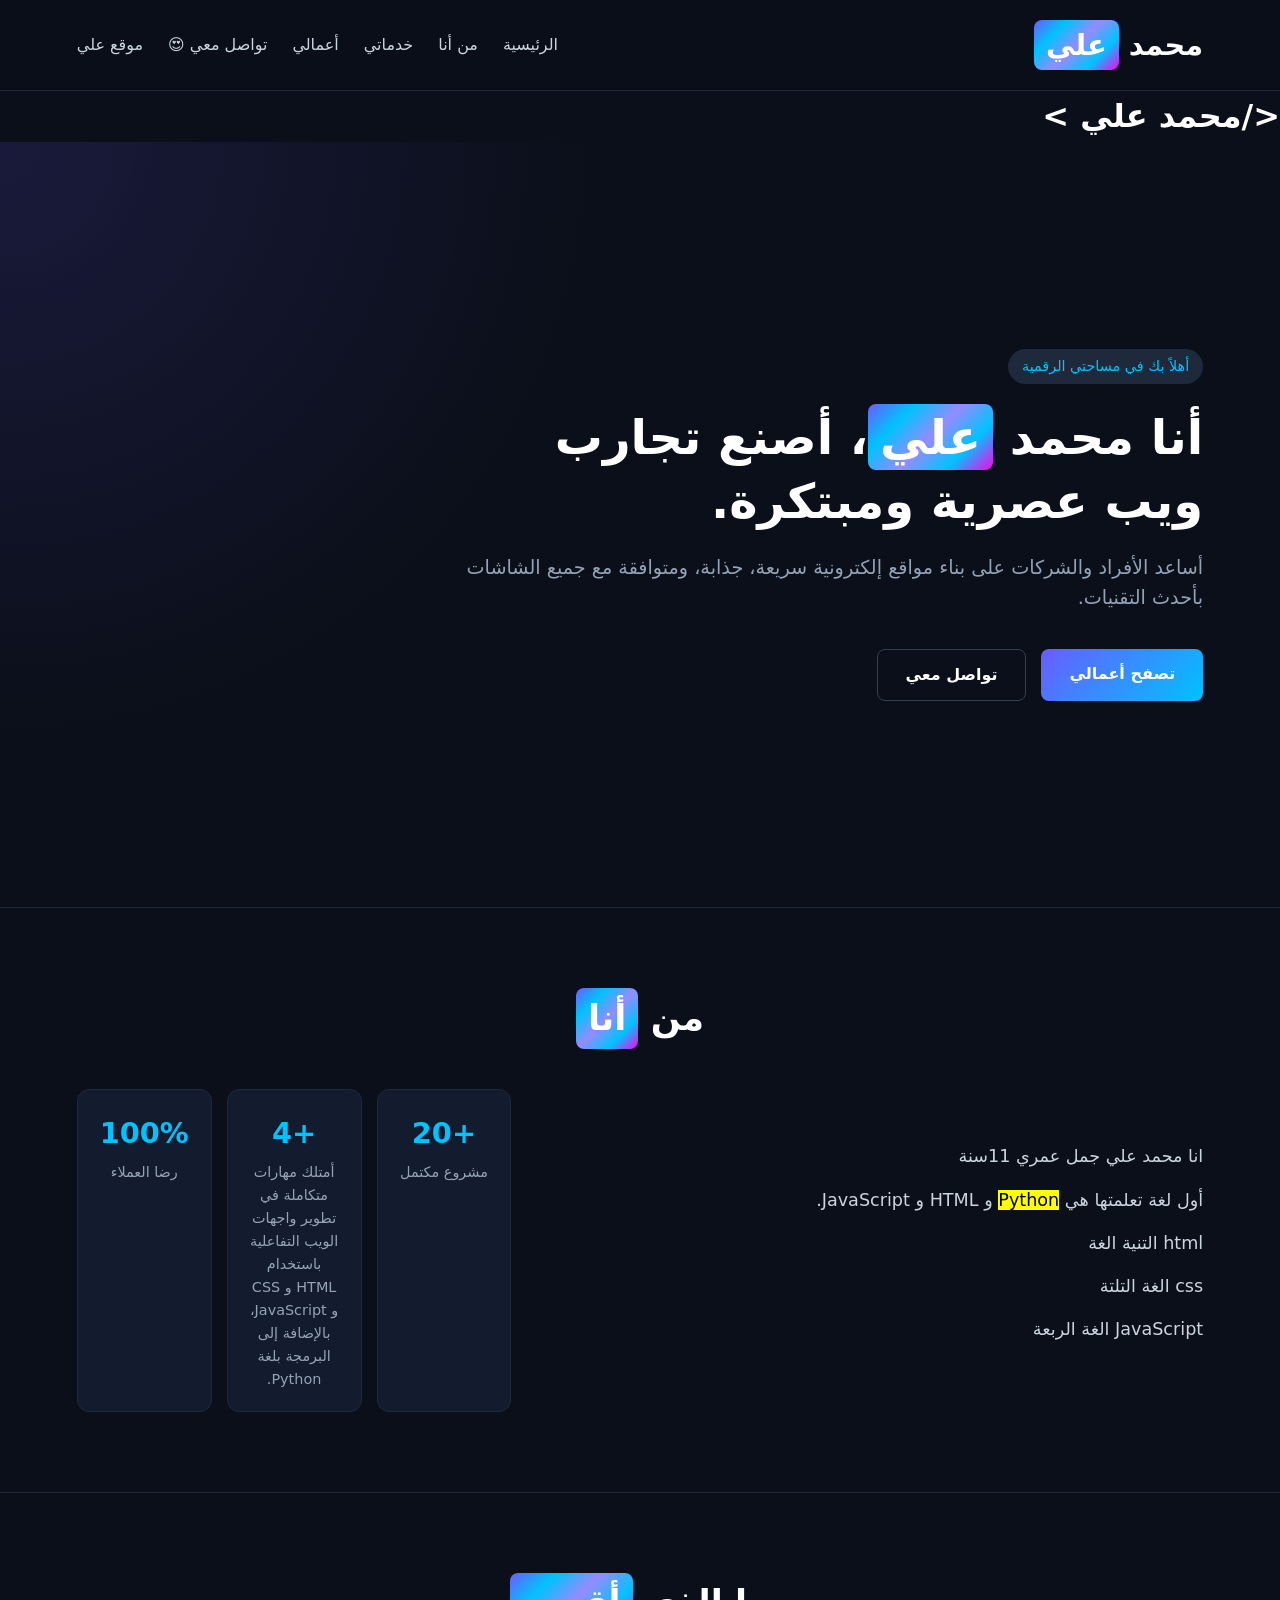
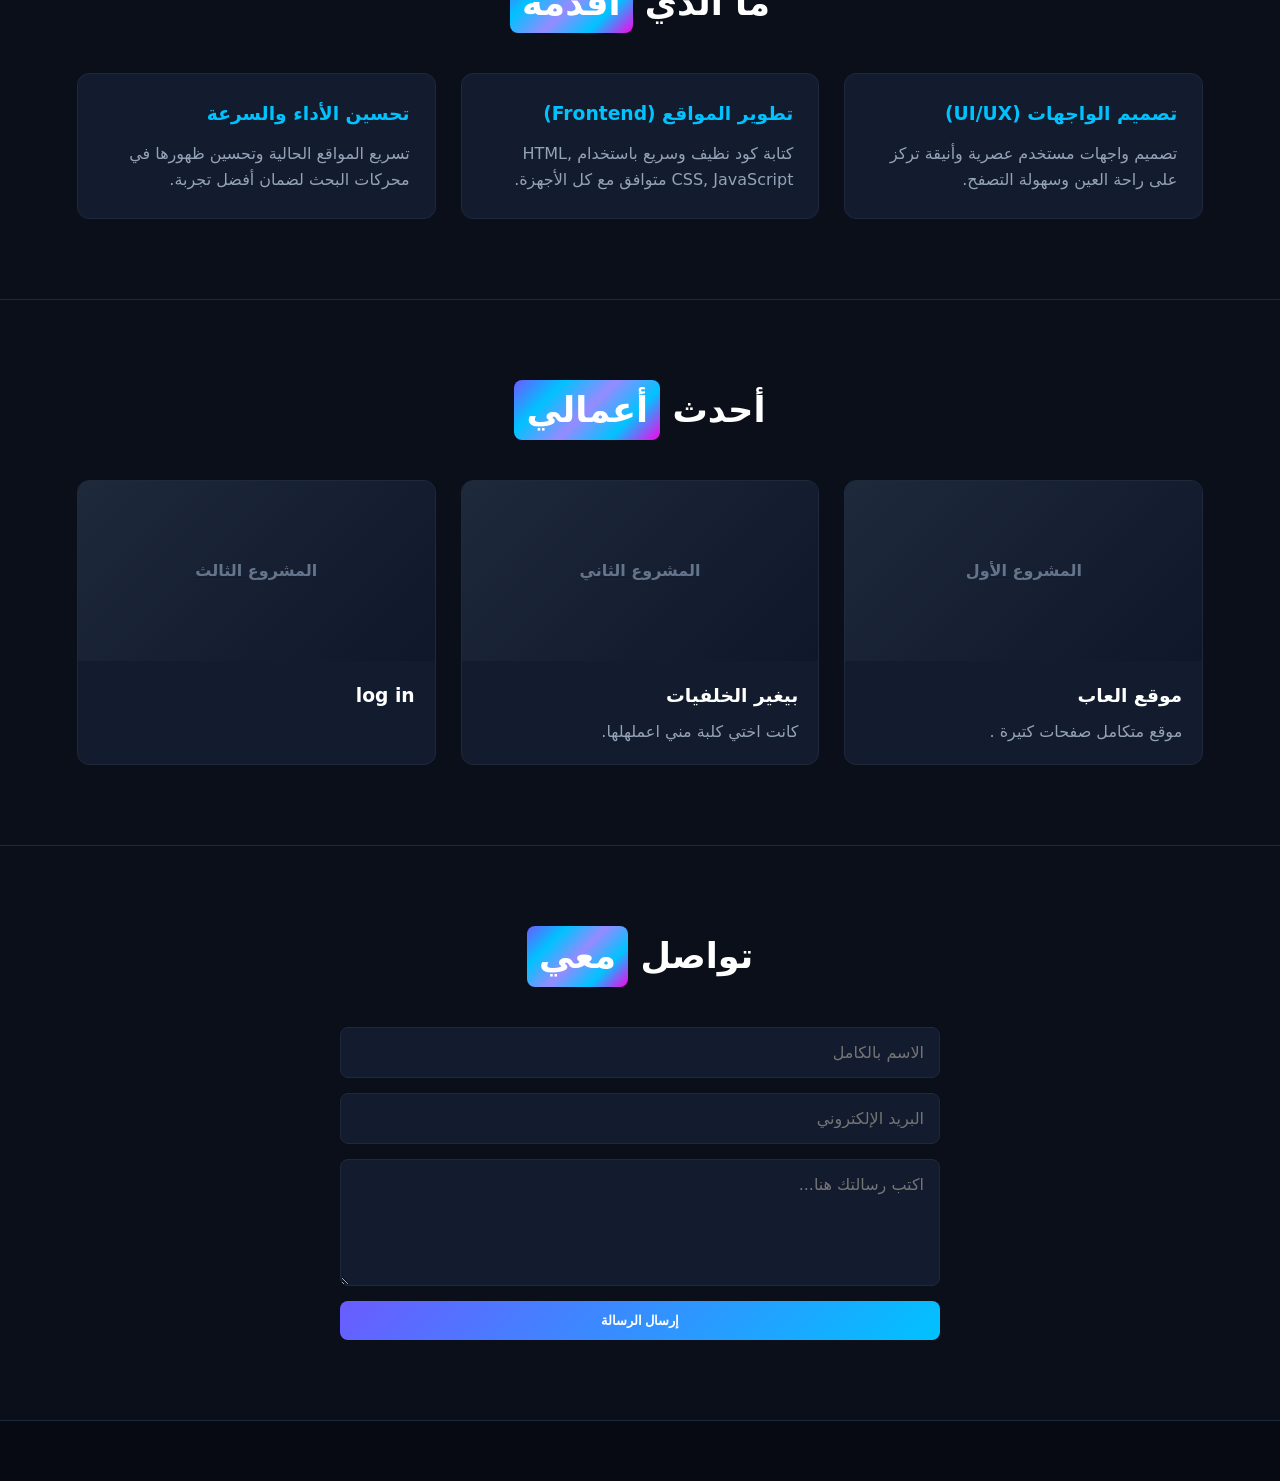
==== index.html @ 00eb91eb "test with mohamed" ====
<!DOCTYPE html>
<html lang="ar" dir="rtl">

<head>
    <meta charset="UTF-8">
    <meta name="viewport" content="width=device-width, initial-scale=1.0">
    <title>محمد علي </title>
    <link rel="stylesheet" href="./css/style.css">
</head>

<body>


    <!-- الشريط العلوي (Navbar) -->
    <header class="navbar">
        <a href="#" class="logo">محمد <b>علي</b></a>
        <nav class="nav-links">
            <a href="#home">الرئيسية</a>
            <a href="#about">من أنا</a>
            <a href="#services">خدماتي</a>
            <a href="#projects">أعمالي</a>
            <a href="#contact">تواصل معي 😍</a>
            <a href="https://alidevhub.com/" target="_blank" rel="noopener noreferrer">موقع علي</a>

        </nav>
    </header>
    <h1>&lt;/محمد علي &gt;</h1>


    <section id="home" class="hero">
        <div class="hero-content">
            <span class="badge">أهلاً بك في مساحتي الرقمية</span>
            <h1>أنا محمد <b>علي</b>، أصنع تجارب ويب عصرية ومبتكرة.</h1>
            <p>أساعد الأفراد والشركات على بناء مواقع إلكترونية سريعة، جذابة، ومتوافقة مع جميع الشاشات بأحدث التقنيات.
            </p>
            <div class="hero-buttons">
                <a href="#projects" class="btn-primary">تصفح أعمالي</a>
                <a href="#contact" class="btn-secondary">تواصل معي</a>
            </div>
        </div>
    </section>

    <!-- قسم من أنا (About) -->
    <section id="about" class="section">
        <h2 class="section-title">من <b>أنا</b></h2>
        <div class="about-grid">
            <div class="about-text">
                <p> انا محمد علي جمل عمري 11سنة </p>
                <p dir="rtl">أول لغة تعلمتها هي <mark>Python</mark> و HTML و JavaScript.</p>
                <p> html التنية الغة </p>
                <p> css الغة التلتة </p>
                <p> JavaScript الغة الربعة </p>


            </div>
            <div class="stats-grid">
                <div class="stat-card">
                    <h3>+20</h3>
                    <p>مشروع مكتمل</p>
                </div>
                <div class="stat-card">
                    <h3>+4</h3>
                    <p>أمتلك مهارات متكاملة في تطوير واجهات الويب التفاعلية باستخدام HTML و CSS و JavaScript، بالإضافة
                        إلى البرمجة بلغة Python.</p>
                </div>
                <div class="stat-card">
                    <h3>100%</h3>
                    <p>رضا العملاء</p>

                </div>
            </div>
        </div>
    </section>

    <!-- قسم الخدمات (Services) -->
    <section id="services" class="section">
        <h2 class="section-title">ما الذي <b>أقدمه</b></h2>
        <div class="grid-3">
            <div class="card">
                <h3>تصميم الواجهات (UI/UX)</h3>
                <p>تصميم واجهات مستخدم عصرية وأنيقة تركز على راحة العين وسهولة التصفح.</p>
            </div>
            <div class="card">
                <h3>تطوير المواقع (Frontend)</h3>
                <p>كتابة كود نظيف وسريع باستخدام HTML, CSS, JavaScript متوافق مع كل الأجهزة.</p>
            </div>
            <div class="card">
                <h3>تحسين الأداء والسرعة</h3>
                <p>تسريع المواقع الحالية وتحسين ظهورها في محركات البحث لضمان أفضل تجربة.</p>
            </div>
        </div>
    </section>

    <!-- قسم الأعمال (Projects) -->
    <section id="projects" class="section">
        <h2 class="section-title">أحدث <b>أعمالي</b></h2>
        <div class="grid-3">
            <div class="project-card">
                <a href="First-project/games/index.html" target="_blank" rel="noopener noreferrer">
                    <div class="project-img"> المشروع الأول</div>
                </a>
                <div class="project-info">
                    <h3>موقع العاب</h3>
                    <p>موقع متكامل صفحات كتيرة .</p>
                </div>
            </div>
            <div class="project-card">
                <a href="../roaa/roaa.html" target="_blank" rel="noopener noreferrer">
                    <div class="project-img"> المشروع الثاني</div>
                </a>
                <div class="project-info">
                    <h3> بيغير الخلفيات</h3>
                    <p> كانت اختي كلبة مني اعملهلها.</p>
                </div>
            </div>
            <div class="project-card">
                <a href="../my-work/myson/index.html" target="_blank" rel="noopener noreferrer">
                    <div class="project-img"> المشروع الثالث</div>
                </a>
                <div class="project-info">
                    <h3> log in </h3>
                </div>
            </div>
        </div>
    </section>

    <!-- قسم التواصل (Contact) -->
    <section id="contact" class="section">
        <h2 class="section-title">تواصل <b>معي</b></h2>
        <form class="contact-form" id="contactForm">
            <input type="text" placeholder="الاسم بالكامل" required>
            <input type="email" placeholder="البريد الإلكتروني" required>
            <textarea rows="5" placeholder="اكتب رسالتك هنا..." required></textarea>
            <button type="submit" class="btn-primary">إرسال الرسالة</button>
    </section>

    <!-- الفوتر (Footer) -->
    <footer>
    </footer>

    <script src="./javascript/app.js"></script>
</body>

</html>
---- css/style.css ----
* {
    box-sizing: border-box;
    margin: 0;
    padding: 0;
    scroll-behavior: smooth;
}

body {
    background-color: #0b0f19;
    color: #ffffff;
    font-family: system-ui, -apple-system, 'Segoe UI', sans-serif;
    line-height: 1.6;
}

/* التدرج اللوني المميز الخاص بك */
b {
    background: linear-gradient(135deg, #6a5cff, #00c2ff, #958bff, #00c3ff, #ff00ea);
    padding: 2px 12px;
    border-radius: 8px;
    color: #ffffff;
    display: inline-block;
}

/* الشريط العلوي */
.navbar {
    display: flex;
    justify-content: space-between;
    align-items: center;
    padding: 20px 6%;
    background-color: rgba(11, 15, 25, 0.9);
    backdrop-filter: blur(10px);
    position: sticky;
    top: 0;
    z-index: 1000;
    border-bottom: 1px solid #1e293b;
}

.logo {
    color: white;
    text-decoration: none;
    font-size: 1.8rem;
    font-weight: bold;
}

.nav-links {
    display: flex;
    gap: 25px;
}

.nav-links a {
    color: #cbd5e1;
    text-decoration: none;
    font-weight: 500;
    transition: color 0.3s;
}

.nav-links a:hover {
    color: #00c2ff;
}

/* الواجهة الرئيسية */
.hero {
    min-height: 85vh;
    display: flex;
    align-items: center;
    padding: 0 6%;
    background: radial-gradient(circle at top left, rgba(106, 92, 255, 0.15), transparent 40%);
}

.hero-content {
    max-width: 750px;
}

.badge {
    background-color: #1e293b;
    color: #00c2ff;
    padding: 6px 14px;
    border-radius: 20px;
    font-size: 0.9rem;
    display: inline-block;
    margin-bottom: 20px;
}

.hero h1 {
    font-size: 3rem;
    line-height: 1.3;
    margin-bottom: 20px;
}

.hero p {
    color: #94a3b8;
    font-size: 1.2rem;
    margin-bottom: 35px;
}

.hero-buttons {
    display: flex;
    gap: 15px;
}

.btn-primary {
    background: linear-gradient(135deg, #6a5cff, #00c2ff);
    color: white;
    padding: 12px 28px;
    border-radius: 8px;
    text-decoration: none;
    font-weight: bold;
    border: none;
    cursor: pointer;
    transition: opacity 0.3s;
}

.btn-primary:hover {
    opacity: 0.9;
}

.btn-secondary {
    background-color: transparent;
    color: white;
    padding: 12px 28px;
    border-radius: 8px;
    text-decoration: none;
    font-weight: bold;
    border: 1px solid #334155;
    transition: border-color 0.3s;
}

.btn-secondary:hover {
    border-color: #00c2ff;
}

/* تنسيق الأقسام العامة */
.section {
    padding: 80px 6%;
    border-top: 1px solid #1e293b;
}

.section-title {
    font-size: 2.2rem;
    margin-bottom: 40px;
    text-align: center;
}

/* قسم من أنا */
.about-grid {
    display: grid;
    grid-template-columns: 1.5fr 1fr;
    gap: 40px;
    align-items: center;
}

.about-text p {
    color: #cbd5e1;
    font-size: 1.1rem;
    margin-bottom: 15px;
}

.stats-grid {
    display: grid;
    grid-template-columns: repeat(3, 1fr);
    gap: 15px;
}

.stat-card {
    background-color: #131b2e;
    padding: 20px;
    border-radius: 12px;
    text-align: center;
    border: 1px solid #1e293b;
}

.stat-card h3 {
    font-size: 1.8rem;
    color: #00c2ff;
    margin-bottom: 5px;
}

.stat-card p {
    color: #94a3b8;
    font-size: 0.9rem;
}

/* الشبكة الثلاثية للخدمات والأعمال */
.grid-3 {
    display: grid;
    grid-template-columns: repeat(3, 1fr);
    gap: 25px;
}

.card, .project-card {
    background-color: #131b2e;
    border: 1px solid #1e293b;
    border-radius: 12px;
    padding: 25px;
    transition: transform 0.3s, border-color 0.3s;
}

.card:hover, .project-card:hover {
    transform: translateY(-5px);
    border-color: #6a5cff;
}

.card h3 {
    color: #00c2ff;
    margin-bottom: 12px;
}

.card p, .project-info p {
    color: #94a3b8;
}

.project-card {
    padding: 0;
    overflow: hidden;
}

    .project-img {
        height: 180px;
        background: linear-gradient(135deg, #1e293b, #0f172a);
        display: flex;
        align-items: center;
        justify-content: center;
        color: #64748b;
        font-weight: bold;
    }

.project-info {
    padding: 20px;
}

.project-info h3 {
    margin-bottom: 8px;
}

/* نموذج التواصل */
.contact-form {
    max-width: 600px;
    margin: 0 auto;
    display: flex;
    flex-direction: column;
    gap: 15px;
}

.contact-form input, .contact-form textarea {
    background-color: #131b2e;
    border: 1px solid #1e293b;
    padding: 15px;
    border-radius: 8px;
    color: white;
    font-family: inherit;
    font-size: 1rem;
}

.contact-form input:focus, .contact-form textarea:focus {
    outline: none;
    border-color: #00c2ff;
}

/* الفوتر */
footer {
    text-align: center;
    padding: 30px;
    background-color: #070a12;
    border-top: 1px solid #1e293b;
    color: #94a3b8;
}

/* التجاوب مع شاشات الموبايل */
@media (max-width: 768px) {
    .navbar {
        flex-direction: column;
        gap: 15px;
    }

    .nav-links {
        flex-wrap: wrap;
        justify-content: center;
        gap: 15px;
    }

    .hero h1 {
        font-size: 2rem;
    }

    .about-grid, .grid-3, .stats-grid {
        grid-template-columns: 1fr;
    }
}
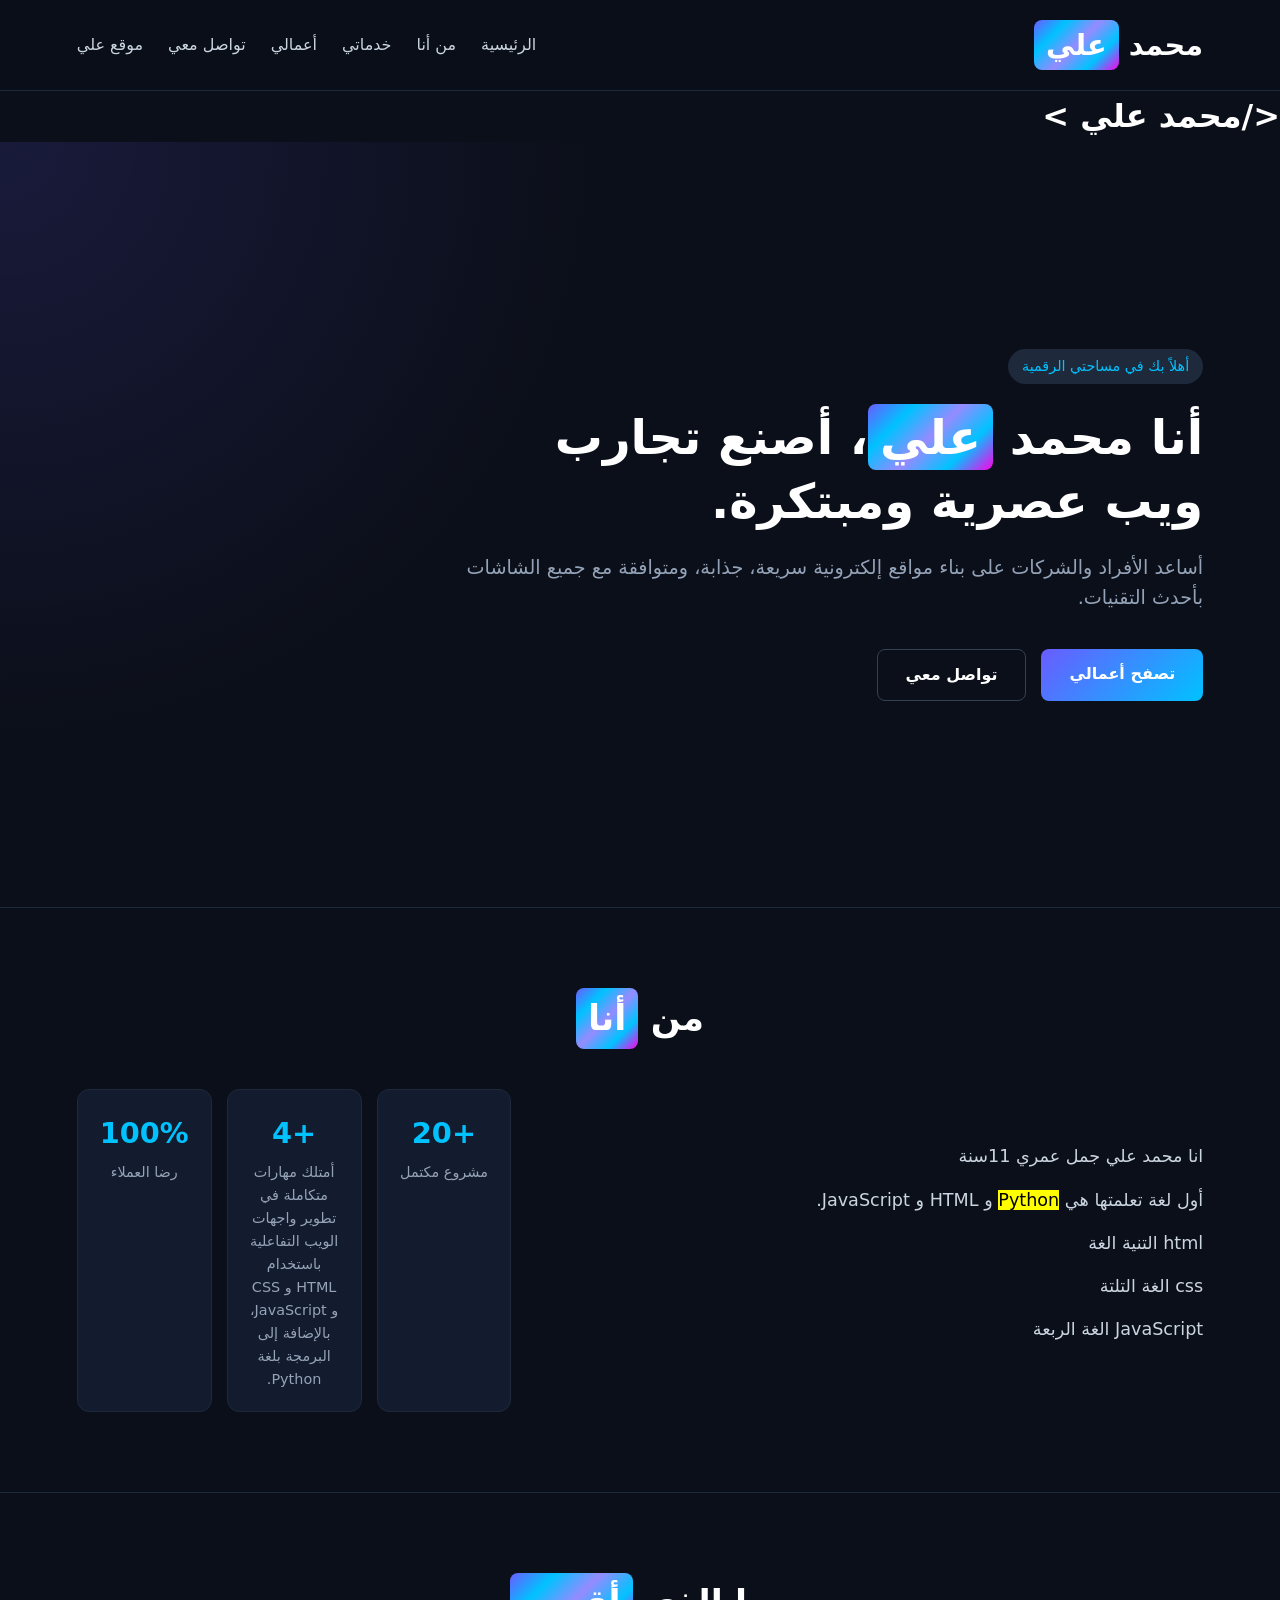
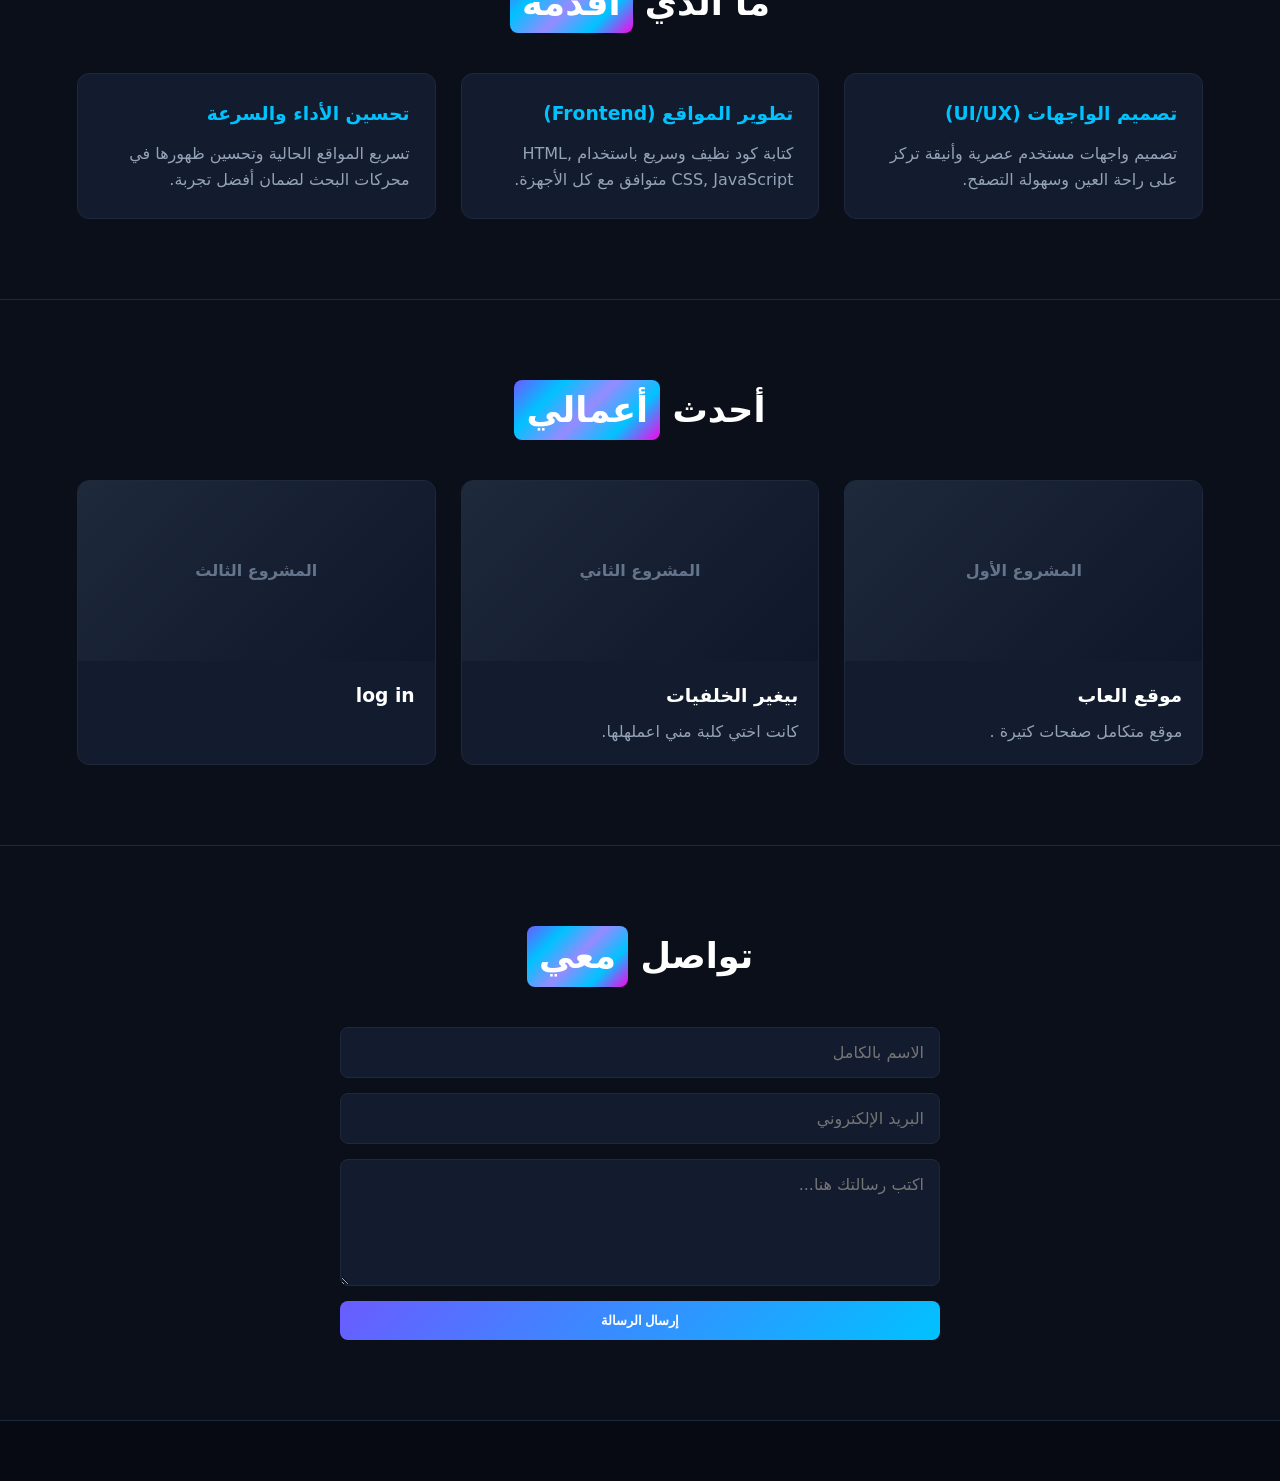
==== commit 912b3e53: "Update contact link in index.html" ====
--- a/index.html
+++ b/index.html
@@ -19,7 +19,7 @@
             <a href="#about">من أنا</a>
             <a href="#services">خدماتي</a>
             <a href="#projects">أعمالي</a>
-            <a href="#contact">تواصل معي 😍</a>
+            <a href="#contact">تواصل معي </a>
             <a href="https://alidevhub.com/" target="_blank" rel="noopener noreferrer">موقع علي</a>
 
         </nav>
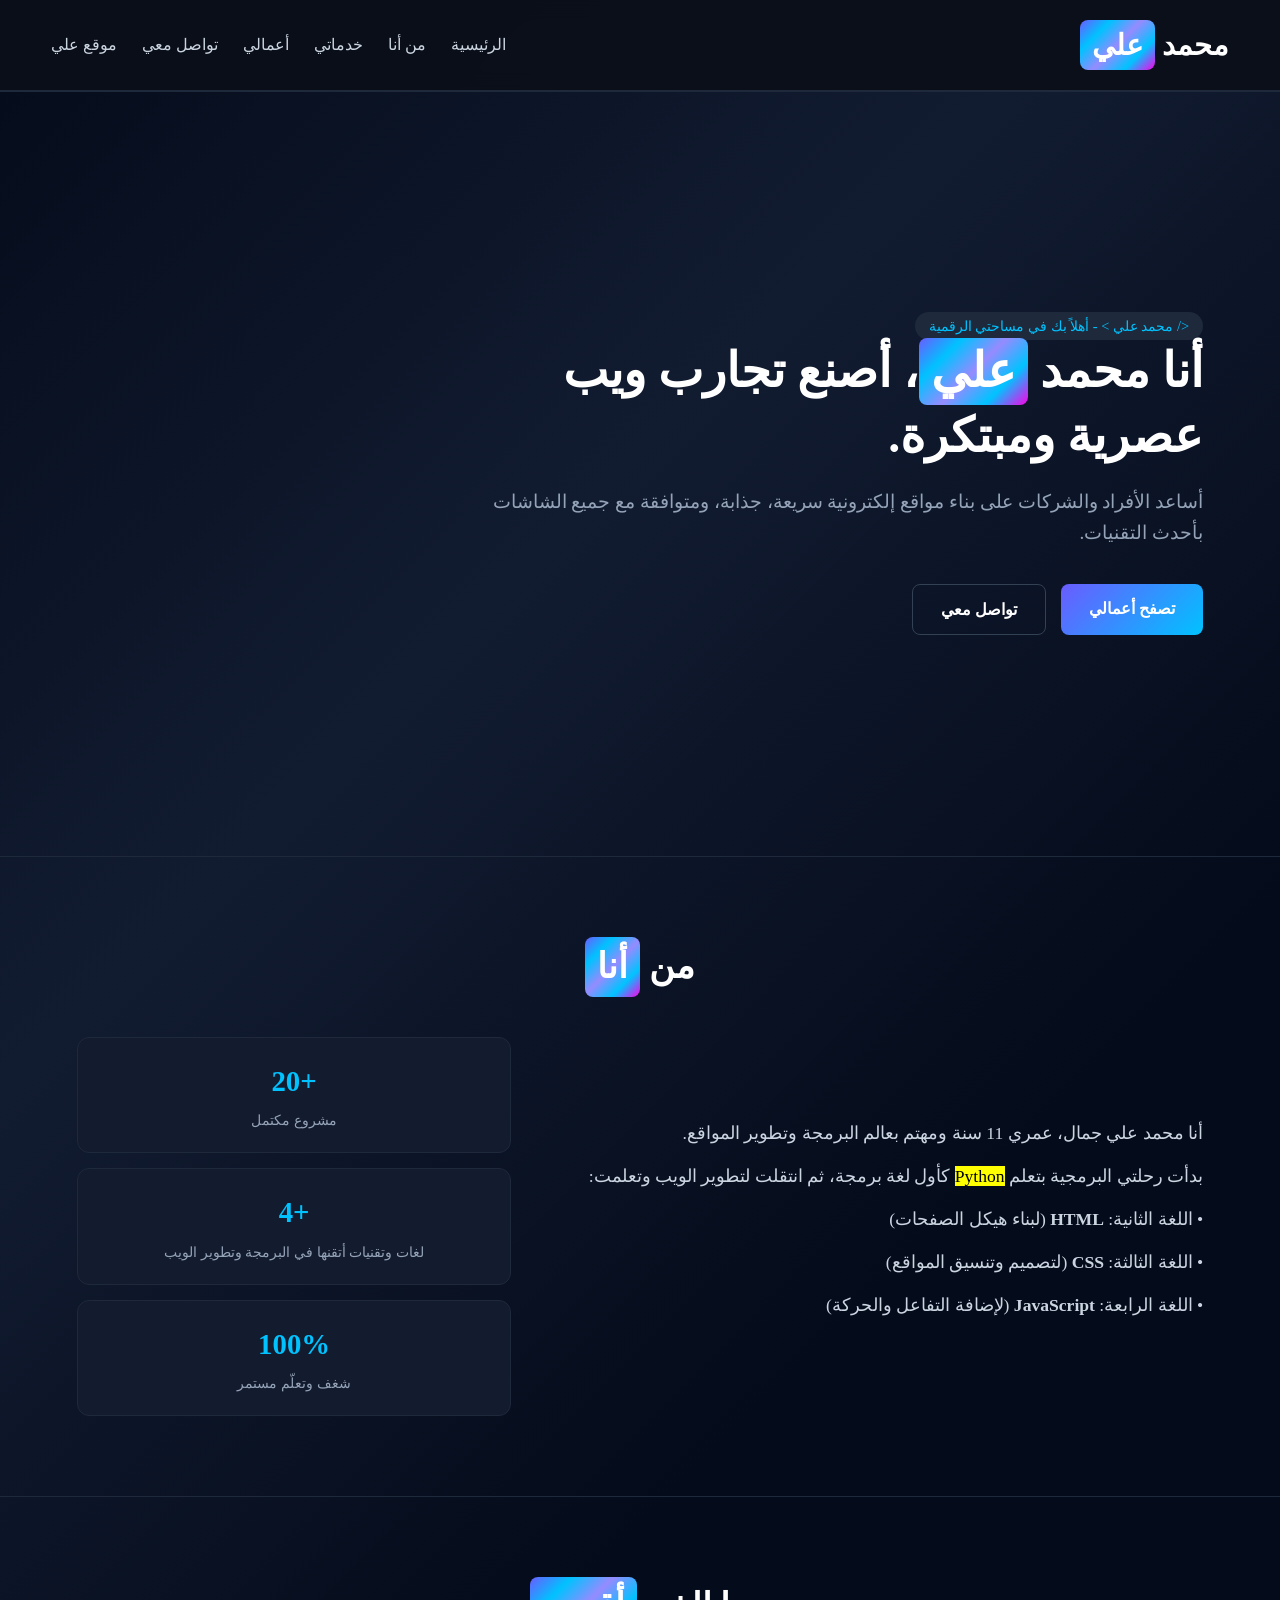
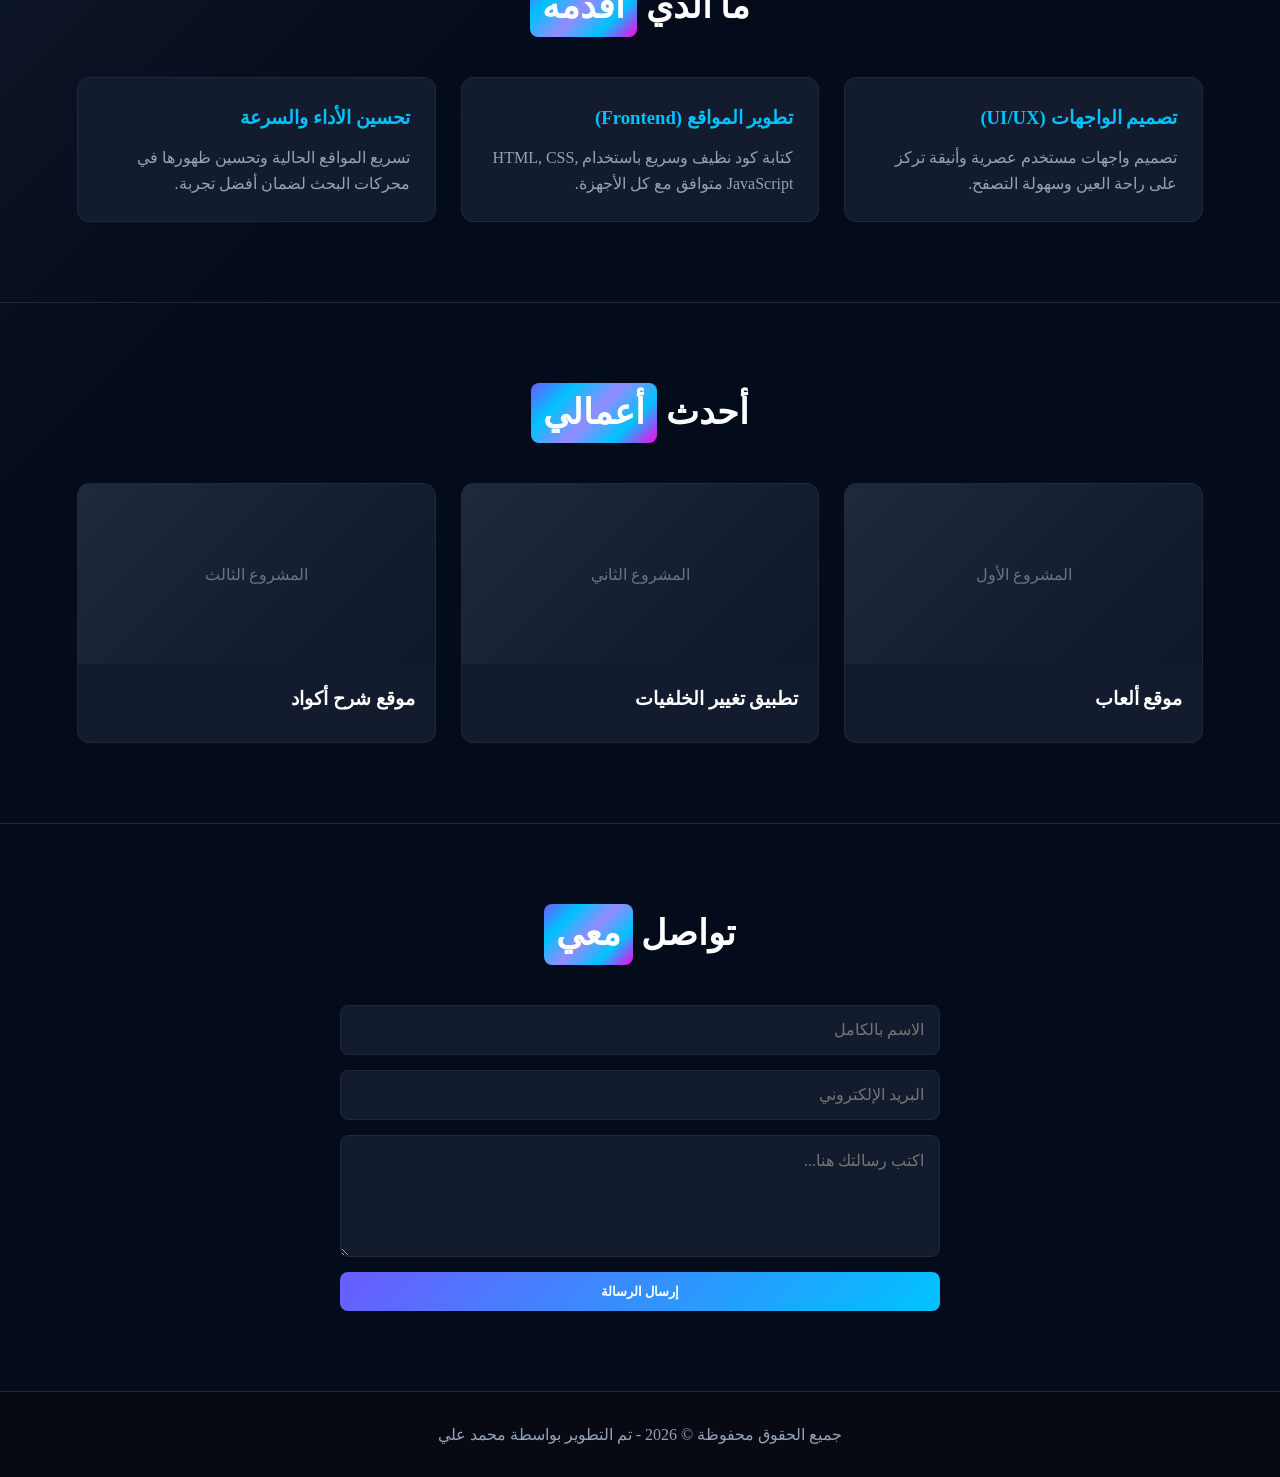
==== commit 3af12d1d: "Update project files, styles, and new pages" ====
--- a/index.html
+++ b/index.html
@@ -4,12 +4,11 @@
 <head>
     <meta charset="UTF-8">
     <meta name="viewport" content="width=device-width, initial-scale=1.0">
-    <title>محمد علي </title>
+    <title>محمد علي | مطور ويب</title>
     <link rel="stylesheet" href="./css/style.css">
 </head>
 
 <body>
-
 
     <!-- الشريط العلوي (Navbar) -->
     <header class="navbar">
@@ -19,20 +18,17 @@
             <a href="#about">من أنا</a>
             <a href="#services">خدماتي</a>
             <a href="#projects">أعمالي</a>
-            <a href="#contact">تواصل معي </a>
+            <a href="#contact">تواصل معي</a>
             <a href="https://alidevhub.com/" target="_blank" rel="noopener noreferrer">موقع علي</a>
-
         </nav>
     </header>
-    <h1>&lt;/محمد علي &gt;</h1>
 
-
+    <!-- الواجهة الرئيسية (Hero) -->
     <section id="home" class="hero">
         <div class="hero-content">
-            <span class="badge">أهلاً بك في مساحتي الرقمية</span>
+            <span class="badge">&lt;/ محمد علي &gt; - أهلاً بك في مساحتي الرقمية</span>
             <h1>أنا محمد <b>علي</b>، أصنع تجارب ويب عصرية ومبتكرة.</h1>
-            <p>أساعد الأفراد والشركات على بناء مواقع إلكترونية سريعة، جذابة، ومتوافقة مع جميع الشاشات بأحدث التقنيات.
-            </p>
+            <p>أساعد الأفراد والشركات على بناء مواقع إلكترونية سريعة، جذابة، ومتوافقة مع جميع الشاشات بأحدث التقنيات.</p>
             <div class="hero-buttons">
                 <a href="#projects" class="btn-primary">تصفح أعمالي</a>
                 <a href="#contact" class="btn-secondary">تواصل معي</a>
@@ -45,13 +41,11 @@
         <h2 class="section-title">من <b>أنا</b></h2>
         <div class="about-grid">
             <div class="about-text">
-                <p> انا محمد علي جمل عمري 11سنة </p>
-                <p dir="rtl">أول لغة تعلمتها هي <mark>Python</mark> و HTML و JavaScript.</p>
-                <p> html التنية الغة </p>
-                <p> css الغة التلتة </p>
-                <p> JavaScript الغة الربعة </p>
-
-
+                <p>أنا محمد علي جمال، عمري 11 سنة ومهتم بعالم البرمجة وتطوير المواقع.</p>
+                <p>بدأت رحلتي البرمجية بتعلم <mark>Python</mark> كأول لغة برمجة، ثم انتقلت لتطوير الويب وتعلمت:</p>
+                <p>• اللغة الثانية: <strong>HTML</strong> (لبناء هيكل الصفحات)</p>
+                <p>• اللغة الثالثة: <strong>CSS</strong> (لتصميم وتنسيق المواقع)</p>
+                <p>• اللغة الرابعة: <strong>JavaScript</strong> (لإضافة التفاعل والحركة)</p>
             </div>
             <div class="stats-grid">
                 <div class="stat-card">
@@ -60,13 +54,11 @@
                 </div>
                 <div class="stat-card">
                     <h3>+4</h3>
-                    <p>أمتلك مهارات متكاملة في تطوير واجهات الويب التفاعلية باستخدام HTML و CSS و JavaScript، بالإضافة
-                        إلى البرمجة بلغة Python.</p>
+                    <p>لغات وتقنيات أتقنها في البرمجة وتطوير الويب</p>
                 </div>
                 <div class="stat-card">
                     <h3>100%</h3>
-                    <p>رضا العملاء</p>
-
+                    <p>شغف وتعلّم مستمر</p>
                 </div>
             </div>
         </div>
@@ -96,29 +88,27 @@
         <h2 class="section-title">أحدث <b>أعمالي</b></h2>
         <div class="grid-3">
             <div class="project-card">
-                <a href="First-project/games/index.html" target="_blank" rel="noopener noreferrer">
-                    <div class="project-img"> المشروع الأول</div>
+                <a href="First-project/games/index.html" target="_blank" rel="noopener noreferrer" style="text-decoration: none;">
+                    <div class="project-img">المشروع الأول</div>
                 </a>
                 <div class="project-info">
-                    <h3>موقع العاب</h3>
-                    <p>موقع متكامل صفحات كتيرة .</p>
+                    <h3>موقع ألعاب</h3>
                 </div>
             </div>
             <div class="project-card">
-                <a href="../roaa/roaa.html" target="_blank" rel="noopener noreferrer">
-                    <div class="project-img"> المشروع الثاني</div>
+                <a href="./f2-project/roaa.html" target="_blank" rel="noopener noreferrer" style="text-decoration: none;">
+                    <div class="project-img">المشروع الثاني</div>
                 </a>
                 <div class="project-info">
-                    <h3> بيغير الخلفيات</h3>
-                    <p> كانت اختي كلبة مني اعملهلها.</p>
+                    <h3>تطبيق تغيير الخلفيات</h3>
                 </div>
             </div>
             <div class="project-card">
-                <a href="../my-work/myson/index.html" target="_blank" rel="noopener noreferrer">
-                    <div class="project-img"> المشروع الثالث</div>
+                <a href="./f3-project/akoad.html" target="_blank" rel="noopener noreferrer" style="text-decoration: none;">
+                    <div class="project-img">المشروع الثالث</div>
                 </a>
                 <div class="project-info">
-                    <h3> log in </h3>
+                    <h3>موقع شرح أكواد</h3>
                 </div>
             </div>
         </div>
@@ -132,13 +122,16 @@
             <input type="email" placeholder="البريد الإلكتروني" required>
             <textarea rows="5" placeholder="اكتب رسالتك هنا..." required></textarea>
             <button type="submit" class="btn-primary">إرسال الرسالة</button>
+        </form>
     </section>
 
     <!-- الفوتر (Footer) -->
     <footer>
+        <p>جميع الحقوق محفوظة &copy; 2026 - تم التطوير بواسطة محمد علي</p>
     </footer>
 
     <script src="./javascript/app.js"></script>
+
 </body>
 
-</html>+</html>
--- a/css/style.css
+++ b/css/style.css
@@ -1,288 +1,302 @@
+/* الإعدادات العامة */
+
 * {
-    box-sizing: border-box;
-    margin: 0;
-    padding: 0;
-    scroll-behavior: smooth;
+  box-sizing: border-box;
+  margin: 0;
+  padding: 0;
+  scroll-behavior: smooth;
 }
 
 body {
-    background-color: #0b0f19;
-    color: #ffffff;
-    font-family: system-ui, -apple-system, 'Segoe UI', sans-serif;
-    line-height: 1.6;
+  background-color: #0b0f19;
+  color: #ffffff;
+  line-height: 1.6;
 }
 
 /* التدرج اللوني المميز الخاص بك */
 b {
-    background: linear-gradient(135deg, #6a5cff, #00c2ff, #958bff, #00c3ff, #ff00ea);
-    padding: 2px 12px;
-    border-radius: 8px;
-    color: #ffffff;
-    display: inline-block;
+  background: linear-gradient(135deg, #6a5cff, #00c2ff, #958bff, #00c3ff, #ff00ea);
+  padding: 2px 12px;
+  border-radius: 8px;
+  color: #ffffff;
+  display: inline-block;
 }
 
 /* الشريط العلوي */
 .navbar {
-    display: flex;
-    justify-content: space-between;
-    align-items: center;
-    padding: 20px 6%;
-    background-color: rgba(11, 15, 25, 0.9);
-    backdrop-filter: blur(10px);
-    position: sticky;
-    top: 0;
-    z-index: 1000;
-    border-bottom: 1px solid #1e293b;
+  display: flex;
+  justify-content: space-between;
+  align-items: center;
+  padding: 20px 4%;
+  background-color: rgba(11, 15, 25, 0.9);
+  backdrop-filter: blur(10px);
+  position: sticky;
+  top: 0;
+  z-index: 1000;
+  border-bottom: 1px solid #1e293b;
 }
 
 .logo {
-    color: white;
-    text-decoration: none;
-    font-size: 1.8rem;
-    font-weight: bold;
+  color: white;
+  text-decoration: none;
+  font-size: 1.8rem;
+  font-weight: bold;
 }
 
 .nav-links {
-    display: flex;
-    gap: 25px;
-}
-
-.nav-links a {
-    color: #cbd5e1;
-    text-decoration: none;
-    font-weight: 500;
-    transition: color 0.3s;
-}
-
-.nav-links a:hover {
-    color: #00c2ff;
+  display: flex;
+  gap: 25px;
+}
+
+.nav-links ,a {
+  color: #cbd5e1;
+  text-decoration: none;
+  font-weight: 500;
+  transition: color 0.3s;
+}
+
+.nav-links ,a:hover {
+  color: #00c2ff;
 }
 
 /* الواجهة الرئيسية */
 .hero {
-    min-height: 85vh;
-    display: flex;
-    align-items: center;
-    padding: 0 6%;
-    background: radial-gradient(circle at top left, rgba(106, 92, 255, 0.15), transparent 40%);
+  min-height: 85vh;
+  display: flex;
+  align-items: center;
+  padding: 0 6%;
 }
 
 .hero-content {
-    max-width: 750px;
+  max-width: 750px;
 }
 
 .badge {
-    background-color: #1e293b;
-    color: #00c2ff;
-    padding: 6px 14px;
-    border-radius: 20px;
-    font-size: 0.9rem;
-    display: inline-block;
-    margin-bottom: 20px;
+  background-color: #1e293b;
+  color: #00c2ff;
+  padding: 6px 14px;
+  border-radius: 20px;
+  font-size: 0.9rem;
+  margin-bottom: 20px;
 }
 
 .hero h1 {
-    font-size: 3rem;
-    line-height: 1.3;
-    margin-bottom: 20px;
+  font-size: 3rem;
+  line-height: 1.3;
+  margin-bottom: 20px;
 }
 
 .hero p {
-    color: #94a3b8;
-    font-size: 1.2rem;
-    margin-bottom: 35px;
+  color: #94a3b8;
+  font-size: 1.2rem;
+  margin-bottom: 35px;
 }
 
 .hero-buttons {
-    display: flex;
-    gap: 15px;
+  display: flex;
+  gap: 15px;
 }
 
 .btn-primary {
-    background: linear-gradient(135deg, #6a5cff, #00c2ff);
-    color: white;
-    padding: 12px 28px;
-    border-radius: 8px;
-    text-decoration: none;
-    font-weight: bold;
-    border: none;
-    cursor: pointer;
-    transition: opacity 0.3s;
+  background: linear-gradient(135deg, #6a5cff, #00c2ff);
+  color: white;
+  padding: 12px 28px;
+  border-radius: 8px;
+  text-decoration: none;
+  font-weight: bold;
+  border: none;
+  cursor: pointer;
+  transition: opacity 0.3s;
 }
 
 .btn-primary:hover {
-    opacity: 0.9;
+  opacity: 0.9;
 }
 
 .btn-secondary {
-    background-color: transparent;
-    color: white;
-    padding: 12px 28px;
-    border-radius: 8px;
-    text-decoration: none;
-    font-weight: bold;
-    border: 1px solid #334155;
-    transition: border-color 0.3s;
+  background-color: transparent;
+  color: white;
+  padding: 12px 28px;
+  border-radius: 8px;
+  text-decoration: none;
+  font-weight: bold;
+  border: 1px solid #334155;
+  transition: border-color 0.3s;
 }
 
 .btn-secondary:hover {
-    border-color: #00c2ff;
+  border-color: #00c2ff;
 }
 
 /* تنسيق الأقسام العامة */
-.section {
-    padding: 80px 6%;
-    border-top: 1px solid #1e293b;
+section {
+  padding: 80px 6%;
+  border-top: 1px solid #1e293b;
 }
 
 .section-title {
-    font-size: 2.2rem;
-    margin-bottom: 40px;
-    text-align: center;
+  font-size: 2.2rem;
+  margin-bottom: 40px;
+  text-align: center;
 }
 
 /* قسم من أنا */
 .about-grid {
-    display: grid;
-    grid-template-columns: 1.5fr 1fr;
-    gap: 40px;
-    align-items: center;
+  display: grid;
+  grid-template-columns: 1.5fr 1fr;
+  gap: 40px;
+  align-items: center;
 }
 
 .about-text p {
-    color: #cbd5e1;
-    font-size: 1.1rem;
-    margin-bottom: 15px;
+  color: #cbd5e1;
+  font-size: 1.1rem;
+  margin-bottom: 15px;
 }
 
 .stats-grid {
-    display: grid;
-    grid-template-columns: repeat(3, 1fr);
-    gap: 15px;
+  display: grid;
+  gap: 15px;
 }
 
 .stat-card {
-    background-color: #131b2e;
-    padding: 20px;
-    border-radius: 12px;
-    text-align: center;
-    border: 1px solid #1e293b;
+  background-color: #131b2e;
+  padding: 20px;
+  border-radius: 12px;
+  text-align: center;
+  border: 1px solid #1e293b;
 }
 
 .stat-card h3 {
-    font-size: 1.8rem;
-    color: #00c2ff;
-    margin-bottom: 5px;
+  font-size: 1.8rem;
+  color: #00c2ff;
+  margin-bottom: 5px;
 }
 
 .stat-card p {
-    color: #94a3b8;
-    font-size: 0.9rem;
+  color: #94a3b8;
+  font-size: 0.9rem;
 }
 
 /* الشبكة الثلاثية للخدمات والأعمال */
 .grid-3 {
-    display: grid;
-    grid-template-columns: repeat(3, 1fr);
-    gap: 25px;
-}
-
-.card, .project-card {
-    background-color: #131b2e;
-    border: 1px solid #1e293b;
-    border-radius: 12px;
-    padding: 25px;
-    transition: transform 0.3s, border-color 0.3s;
-}
-
-.card:hover, .project-card:hover {
-    transform: translateY(-5px);
-    border-color: #6a5cff;
+  display: grid;
+  grid-template-columns: repeat(3, 1fr);
+  gap: 25px;
+}
+
+.card,
+.project-card {
+  background-color: #131b2e;
+  border: 1px solid #1e293b;
+  border-radius: 12px;
+  padding: 25px;
+  transition: transform 0.3s, border-color 0.3s;
+}
+
+.card:hover,
+.project-card:hover {
+  transform: translateY(-5px);
+  border-color: #6a5cff;
 }
 
 .card h3 {
-    color: #00c2ff;
-    margin-bottom: 12px;
-}
-
-.card p, .project-info p {
-    color: #94a3b8;
+  color: #00c2ff;
+  margin-bottom: 12px;
+}
+
+.card p,
+.project-info p {
+  color: #94a3b8;
 }
 
 .project-card {
-    padding: 0;
-    overflow: hidden;
-}
-
-    .project-img {
-        height: 180px;
-        background: linear-gradient(135deg, #1e293b, #0f172a);
-        display: flex;
-        align-items: center;
-        justify-content: center;
-        color: #64748b;
-        font-weight: bold;
-    }
+  padding: 0;
+  overflow: hidden;
+}
+
+.project-img {
+  height: 180px;
+  background: linear-gradient(135deg, #1e293b, #0f172a);
+  display: flex;
+  align-items: center;
+  justify-content: center;
+  color: #64748b;
+}
 
 .project-info {
-    padding: 20px;
+  padding: 20px;
 }
 
 .project-info h3 {
-    margin-bottom: 8px;
+  margin-bottom: 8px;
 }
 
 /* نموذج التواصل */
 .contact-form {
-    max-width: 600px;
-    margin: 0 auto;
-    display: flex;
+  max-width: 600px;
+  margin: 0 auto;
+  display: flex;
+  flex-direction: column;
+  gap: 15px;
+}
+
+.contact-form input,
+.contact-form textarea {
+  background-color: #131b2e;
+  border: 1px solid #1e293b;
+  padding: 15px;
+  border-radius: 8px;
+  color: white;
+  font-family: inherit;
+  font-size: 1rem;
+}
+
+/* الفوتر */
+footer {
+  text-align: center;
+  padding: 30px;
+  background-color: #070a12;
+  border-top: 1px solid #1e293b;
+  color: #94a3b8;
+}
+
+/* التجاوب مع شاشات الموبايل */
+@media (max-width: 768px) {
+  .navbar {
     flex-direction: column;
     gap: 15px;
-}
-
-.contact-form input, .contact-form textarea {
-    background-color: #131b2e;
-    border: 1px solid #1e293b;
-    padding: 15px;
-    border-radius: 8px;
-    color: white;
-    font-family: inherit;
-    font-size: 1rem;
-}
-
-.contact-form input:focus, .contact-form textarea:focus {
-    outline: none;
-    border-color: #00c2ff;
-}
-
-/* الفوتر */
-footer {
-    text-align: center;
-    padding: 30px;
-    background-color: #070a12;
-    border-top: 1px solid #1e293b;
-    color: #94a3b8;
-}
-
-/* التجاوب مع شاشات الموبايل */
-@media (max-width: 768px) {
-    .navbar {
-        flex-direction: column;
-        gap: 15px;
-    }
-
-    .nav-links {
-        flex-wrap: wrap;
-        justify-content: center;
-        gap: 15px;
-    }
-
-    .hero h1 {
-        font-size: 2rem;
-    }
-
-    .about-grid, .grid-3, .stats-grid {
-        grid-template-columns: 1fr;
-    }
-}
+  }
+
+  .nav-links {
+    flex-wrap: wrap;
+    justify-content: center;
+    gap: 15px;
+  }
+
+  .hero h1 {
+    font-size: 2rem;
+  }
+
+  .about-grid,
+  .grid-3 {
+    grid-template-columns: 1fr;
+  }
+}
+
+/* تنسيق الخلفية الإضافي في نهاية الكود (يرجى ربطه بالكلاس أو العنصر المطلوب) */
+.custom-bg {
+  background-image: url('https://pinimg.com');
+  background-size: cover;
+  background-position: center;
+  width: 100%;
+  max-width: 900px;
+  min-height: 103vh;
+  margin: 0 auto;
+  padding: 30px 15px;
+  color: #ffffff;
+}
+body{
+      background: linear-gradient(135deg, #040b1a, #121c31,#040b1a,#040b1a,#040b1a);
+
+}
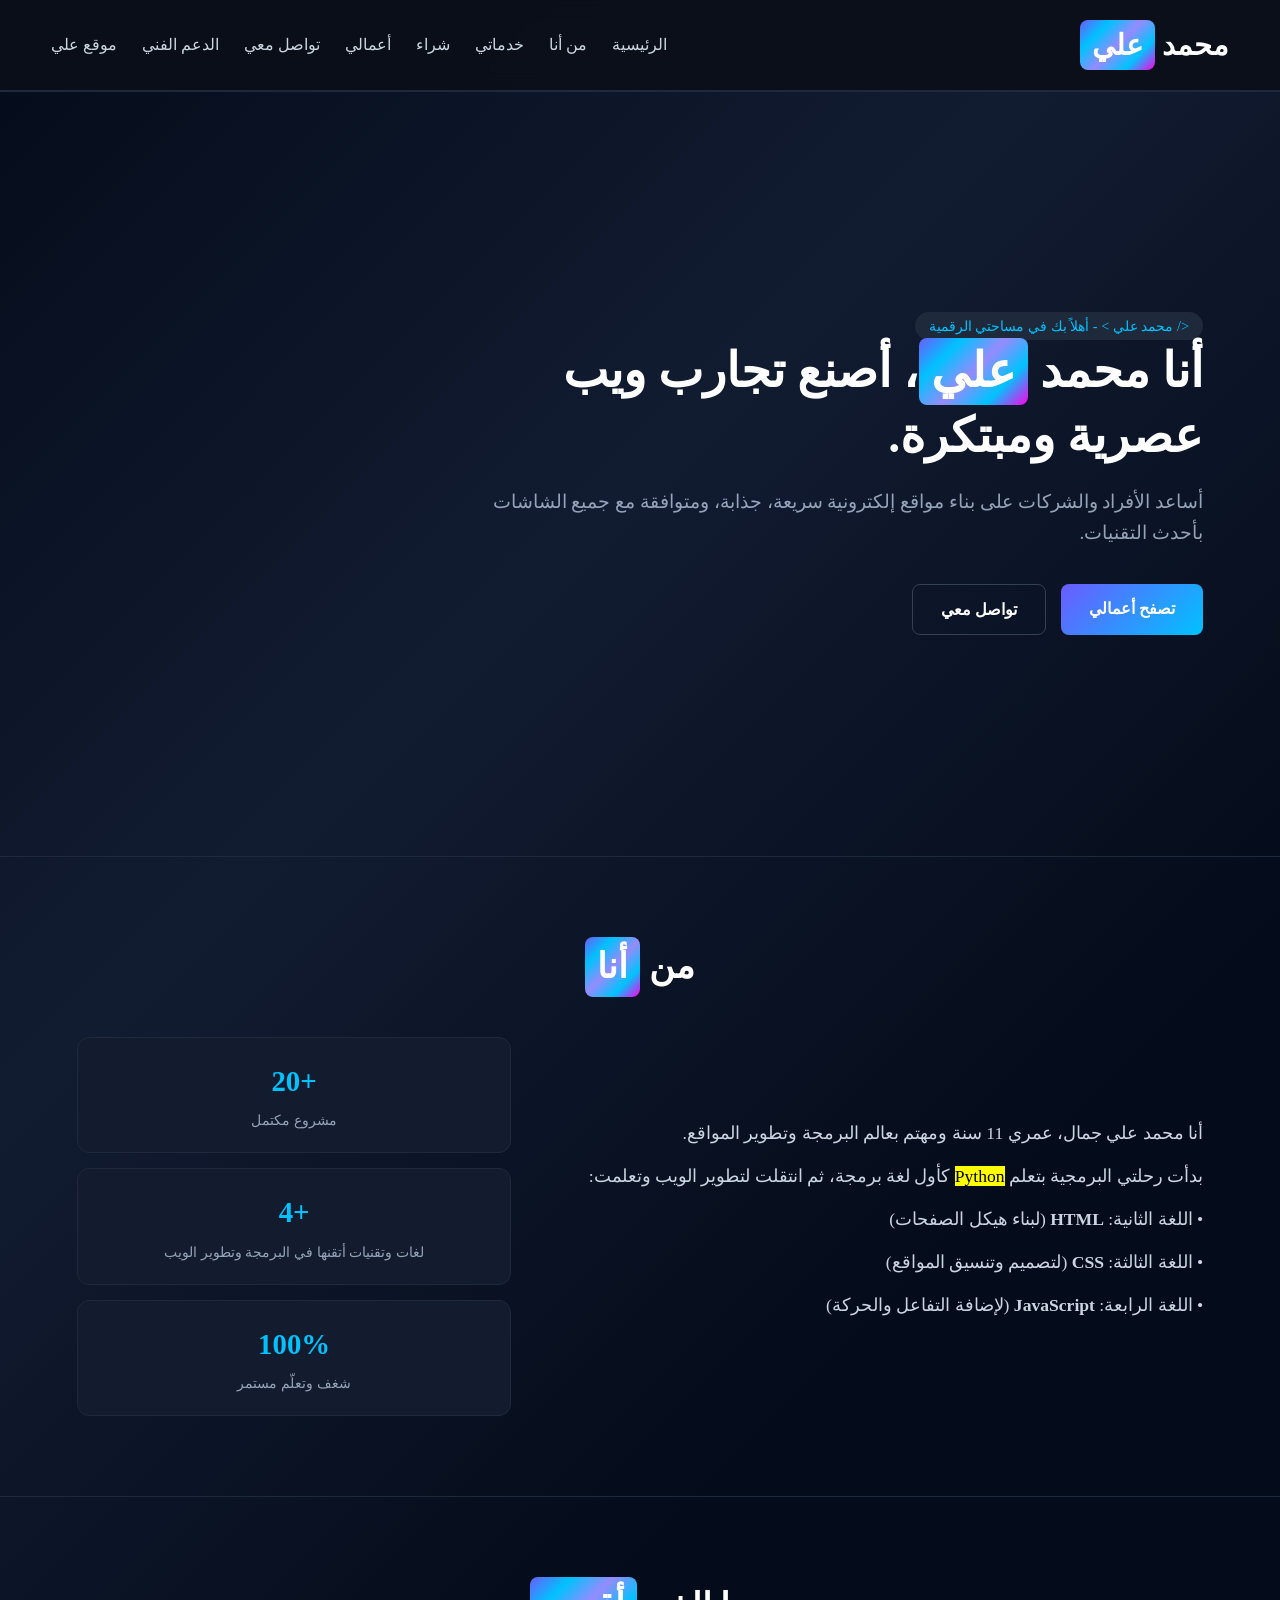
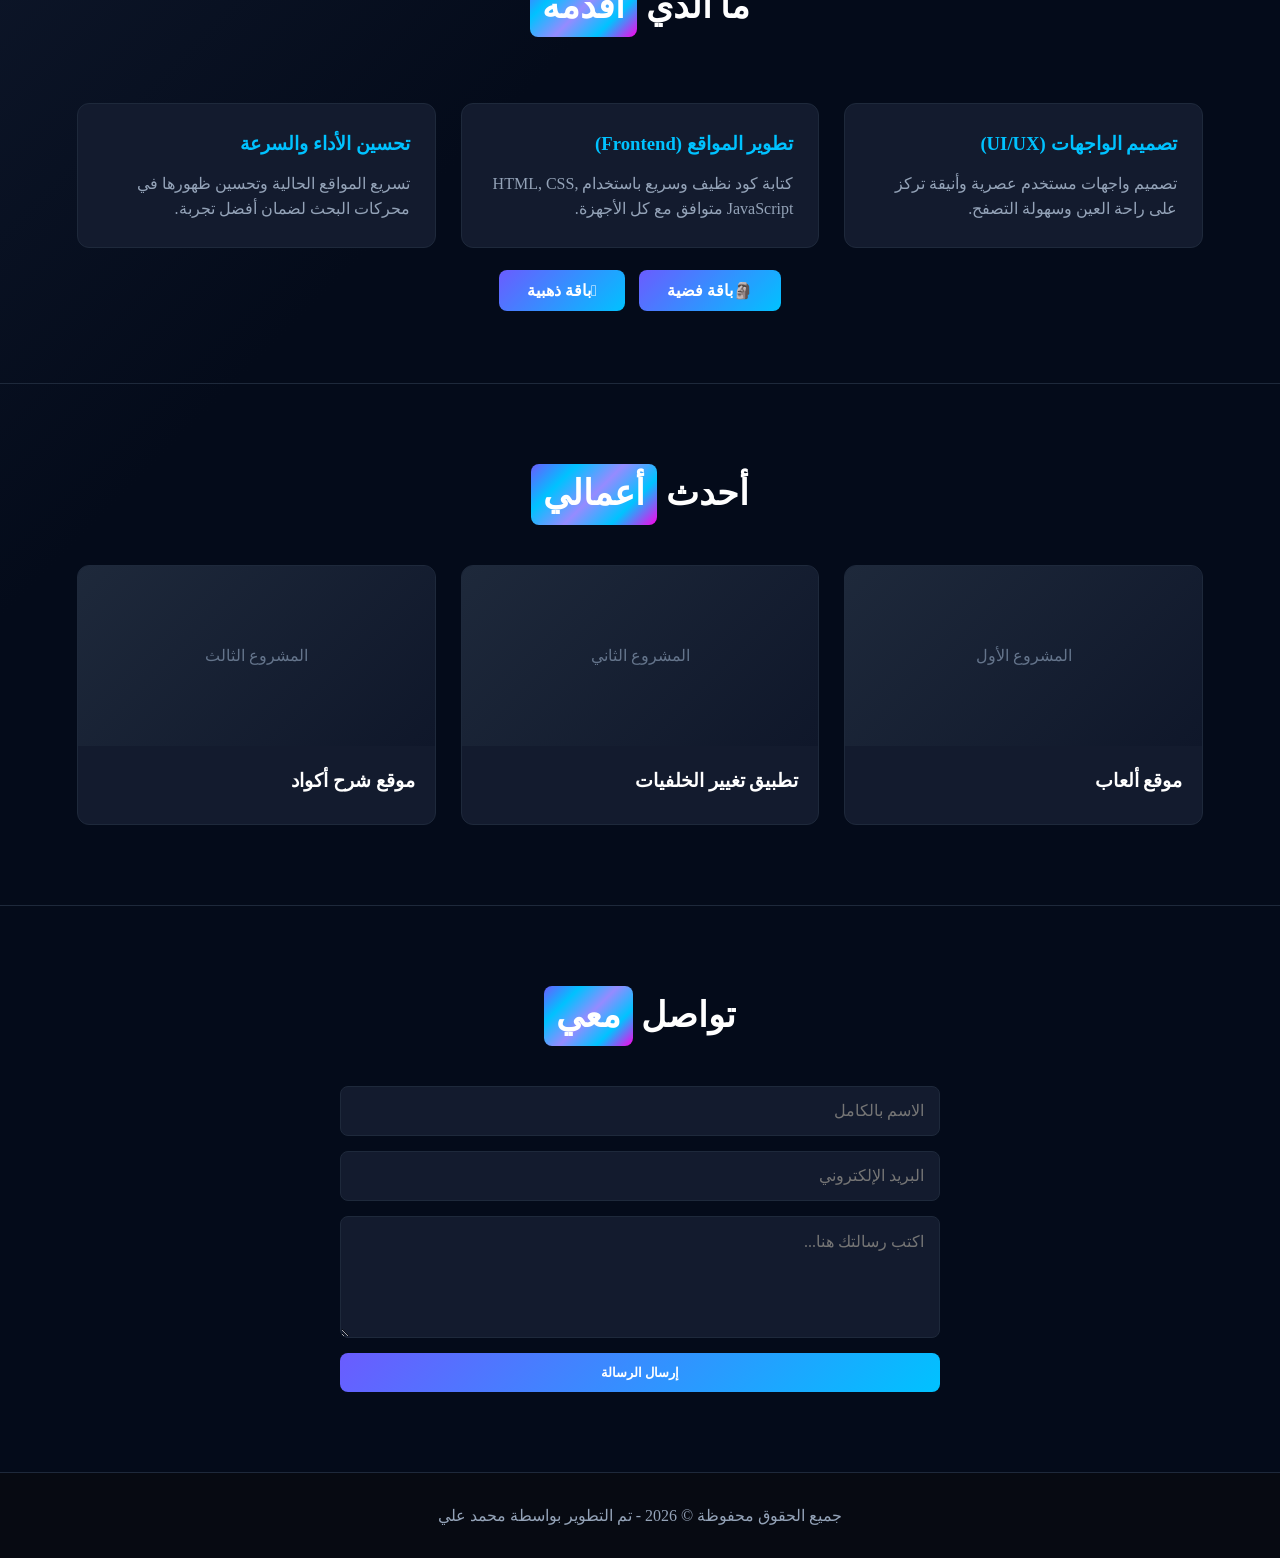
==== commit e33f6786: "Update website pages, styles, and support page" ====
--- a/index.html
+++ b/index.html
@@ -15,11 +15,20 @@
         <a href="#" class="logo">محمد <b>علي</b></a>
         <nav class="nav-links">
             <a href="#home">الرئيسية</a>
+            
             <a href="#about">من أنا</a>
+            
             <a href="#services">خدماتي</a>
+            
+            <a href="#money">شراء</a>
+
             <a href="#projects">أعمالي</a>
+            
             <a href="#contact">تواصل معي</a>
-            <a href="https://alidevhub.com/" target="_blank" rel="noopener noreferrer">موقع علي</a>
+            
+            <a href="./Support.html">الدعم الفني </a>
+
+            <a href="https://alidevhub.com" target="_blank" rel="noopener noreferrer">موقع علي</a>
         </nav>
     </header>
 
@@ -65,8 +74,8 @@
     </section>
 
     <!-- قسم الخدمات (Services) -->
-    <section id="services" class="section">
-        <h2 class="section-title">ما الذي <b>أقدمه</b></h2>
+    <section id="services" class="section"  >
+        <h2 class="section-title">ما الذي <b>أقدمه</b></h2><br id="money"  >
         <div class="grid-3">
             <div class="card">
                 <h3>تصميم الواجهات (UI/UX)</h3>
@@ -80,6 +89,11 @@
                 <h3>تحسين الأداء والسرعة</h3>
                 <p>تسريع المواقع الحالية وتحسين ظهورها في محركات البحث لضمان أفضل تجربة.</p>
             </div>
+        </div>
+
+        <div id="money" class="money" style="text-align: center; margin-top: 30px;">
+            <a href="./money.html" class="btn-primary" style="background-color: black; color: white; margin: 0 5px;">🗿باقة فضية</a>
+            <a href="./money.html" class="btn-primary" style="background-color: black; color: white; margin: 0 5px;">🪎باقة ذهبية</a>
         </div>
     </section>
 
@@ -95,7 +109,7 @@
                     <h3>موقع ألعاب</h3>
                 </div>
             </div>
-            <div class="project-card">
+            <div  class="project-card">
                 <a href="./f2-project/roaa.html" target="_blank" rel="noopener noreferrer" style="text-decoration: none;">
                     <div class="project-img">المشروع الثاني</div>
                 </a>
@@ -115,12 +129,12 @@
     </section>
 
     <!-- قسم التواصل (Contact) -->
-    <section id="contact" class="section">
+    <section  id="contact" class="section"  >
         <h2 class="section-title">تواصل <b>معي</b></h2>
-        <form class="contact-form" id="contactForm">
-            <input type="text" placeholder="الاسم بالكامل" required>
-            <input type="email" placeholder="البريد الإلكتروني" required>
-            <textarea rows="5" placeholder="اكتب رسالتك هنا..." required></textarea>
+        <form action="https://mo-ali-g.github.io/First-project/#services"  class="contact-form" id="contactForm">
+            <input type="text" name="name" placeholder="الاسم بالكامل" required>
+            <input type="email" name="email" placeholder="البريد الإلكتروني" required>
+            <textarea name="message" rows="5" placeholder="اكتب رسالتك هنا..." required></textarea>
             <button type="submit" class="btn-primary">إرسال الرسالة</button>
         </form>
     </section>
--- a/css/style.css
+++ b/css/style.css
@@ -299,4 +299,10 @@
 body{
       background: linear-gradient(135deg, #040b1a, #121c31,#040b1a,#040b1a,#040b1a);
 
+}
+#ll{
+  animation: float 1s ease-in-out infinite;  /* الاسم · المدة · النعومة · كرر للأبد */
+}
+@keyframes float {
+  50% { transform: translateY(-20px); }        /* النص: فوق */
 }
